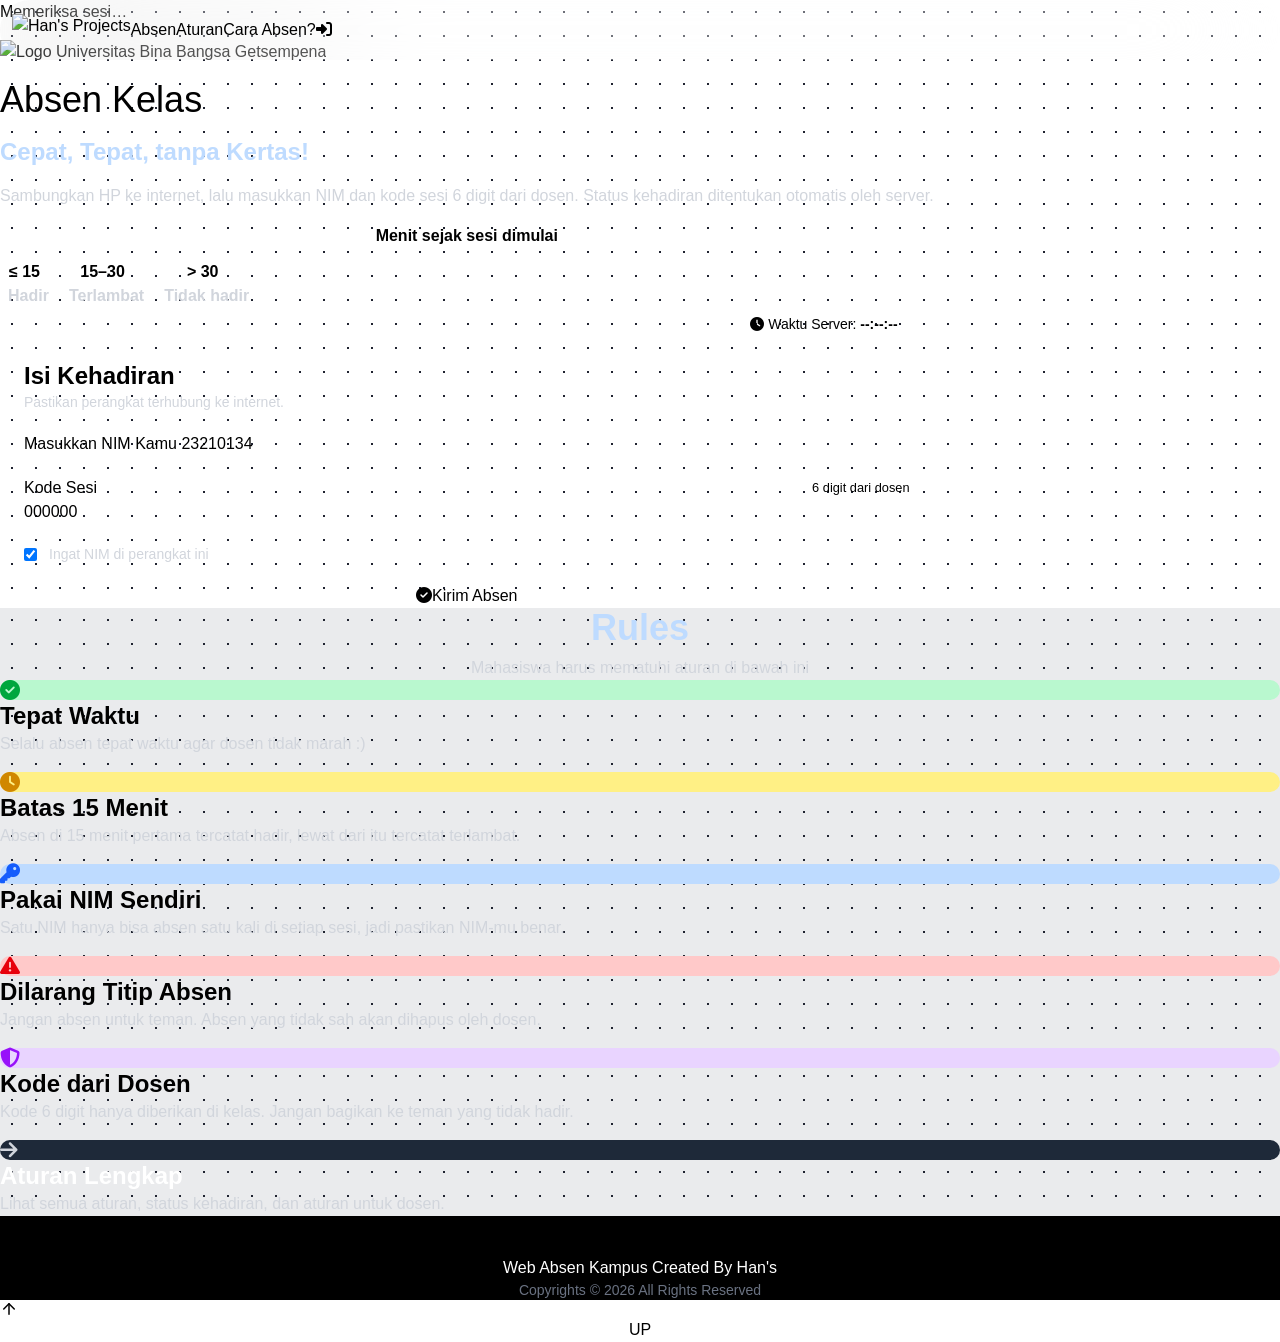
==== index.html @ 4f5c5986 "main: UI Improvements" ====
<!doctype html>
<html lang="id">
<head>
  <meta charset="UTF-8">
  <meta name="viewport" content="width=device-width, initial-scale=1.0, viewport-fit=cover">
  <meta name="theme-color" content="#030712">
  <meta name="description" content="Sistem absensi kelas berbasis web Universitas Bina Bangsa Getsempena.">
  <title>Absensi Kelas · Universitas Bina Bangsa Getsempena</title>
  <link rel="icon" type="image/png" href="assets/img/favicon.png">
  <link rel="apple-touch-icon" href="assets/img/apple-touch-icon.png">
  <link rel="stylesheet" href="https://cdnjs.cloudflare.com/ajax/libs/font-awesome/6.4.0/css/all.min.css">
  <link rel="stylesheet" href="src/output.css">
</head>
<body data-area="public" data-page="index" class="flex min-h-dvh flex-col">
  <header class="fixed inset-x-0 top-5 z-50">
    <nav class="page-width flex h-15 items-center rounded-full bg-blue-300/10 px-3 backdrop-blur-3xl sm:px-5" aria-label="Menu utama">
      <div class="flex flex-1 items-center">
        <a href="index.html" class="flex items-center" aria-label="Halaman absen">
          <img data-logo draggable="false" class="h-8 select-none" src="src/hans_projects_logo.png" alt="Han's Projects">
        </a>
      </div>
      <ul class="hidden md:flex md:gap-8 md:pointer-coarse:hidden xl:gap-15">
        <li><a class="nav-link" href="index.html" aria-current="page">Absen</a></li>
        <li><a class="nav-link" href="rules.html">Aturan</a></li>
        <li><a class="nav-link" href="guide.html">Cara Absen?</a></li>
      </ul>
      <div class="flex flex-1 items-center justify-end gap-2">
        <a href="admin/login.html" class="btn btn-login gap-3" aria-label="Login Dosen"><i class="fa-solid fa-right-to-bracket" aria-hidden="true"></i><span class="hidden sm:inline">Login Dosen</span></a>
        <button type="button" id="menu_button" class="icon-button md:hidden md:pointer-coarse:inline-grid" aria-expanded="false" aria-controls="mobile_menu" aria-label="Buka menu"><i class="fa-solid fa-bars" aria-hidden="true"></i></button>
      </div>
    </nav>
    <div id="mobile_menu" class="page-width mt-3 flex flex-col gap-1 rounded-3xl border-2 border-gray-800 bg-gray-900/95 p-2 backdrop-blur-3xl md:hidden md:pointer-coarse:flex" hidden>
      <a class="mobile-link" href="index.html" aria-current="page"><i class="fa-solid fa-clipboard-check w-5 text-center" aria-hidden="true"></i>Absen</a>
      <a class="mobile-link" href="rules.html"><i class="fa-solid fa-scale-balanced w-5 text-center" aria-hidden="true"></i>Aturan</a>
      <a class="mobile-link" href="guide.html"><i class="fa-solid fa-circle-question w-5 text-center" aria-hidden="true"></i>Cara Absen?</a>
      <a class="mobile-link border-t-2 border-gray-800" href="admin/login.html"><i class="fa-solid fa-right-to-bracket w-5 text-center" aria-hidden="true"></i>Login Dosen</a>
    </div>
  </header>

  <main>
    <section id="attendance" class="flex items-center bg-dots pt-28 pb-16 md:min-h-dvh md:pt-32 md:pb-20">
      <div class="page-width">
        <div class="grid grid-cols-1 gap-8 md:grid-cols-[1fr_50%] md:gap-10">
          <div class="flex flex-col items-center justify-center gap-4 text-center md:items-start md:text-left">
            <span class="status-pill" id="session_status" data-state="loading">
              <span class="status-dot"></span>
              <span id="session_status_text">Memeriksa sesi…</span>
            </span>
            <img src="assets/img/ubbg-logo-white.png" alt="Logo Universitas Bina Bangsa Getsempena" class="w-20 select-none md:w-30" draggable="false">
            <h1 class="font-display text-4xl font-extrabold md:text-5xl">Absen Kelas</h1>
            <p class="font-display text-2xl font-bold text-balance text-blue-200 md:text-4xl">Cepat, Tepat, tanpa Kertas!</p>
            <p class="hidden text-lg text-gray-300 md:block">Sambungkan HP ke internet, lalu masukkan NIM dan kode sesi 6 digit dari dosen. Status kehadiran ditentukan otomatis oleh server.</p>
            <div class="hidden w-full flex-col gap-3 pt-6 md:flex">
              <p class="text-xs font-bold tracking-widest text-gray-400 uppercase">Menit sejak sesi dimulai</p>
              <dl class="flex flex-wrap gap-y-3 divide-x divide-white/15">
                <div class="flex flex-col gap-1 pr-3 xl:pr-5">
                  <dt class="font-display text-3xl font-bold whitespace-nowrap xl:text-4xl">≤ <span data-fill="on_time_minutes">15</span></dt>
                  <dd class="flex items-center gap-2 text-xs font-bold whitespace-nowrap text-gray-300 xl:text-sm"><span class="legend-dot bg-emerald-400"></span>Hadir</dd>
                </div>
                <div class="flex flex-col gap-1 px-3 xl:px-5">
                  <dt class="font-display text-3xl font-bold whitespace-nowrap xl:text-4xl"><span data-fill="on_time_minutes">15</span>–<span data-fill="default_duration">30</span></dt>
                  <dd class="flex items-center gap-2 text-xs font-bold whitespace-nowrap text-gray-300 xl:text-sm"><span class="legend-dot bg-amber-300"></span>Terlambat</dd>
                </div>
                <div class="flex flex-col gap-1 pl-3 xl:pl-5">
                  <dt class="font-display text-3xl font-bold whitespace-nowrap xl:text-4xl">&gt; <span data-fill="default_duration">30</span></dt>
                  <dd class="flex items-center gap-2 text-xs font-bold whitespace-nowrap text-gray-300 xl:text-sm"><span class="legend-dot bg-red-400"></span>Tidak hadir</dd>
                </div>
              </dl>
            </div>
          </div>

          <div class="flex items-end justify-center md:justify-end">
            <form id="attendance_form" class="card flex w-full flex-col gap-5 px-6 py-8 md:px-8 md:py-10" novalidate>
              <div class="flex justify-end">
                <span class="inline-flex items-center gap-2 rounded-full bg-blue-300/15 px-3 py-1.5 text-sm font-semibold text-blue-100" title="Waktu server">
                  <i class="fa-solid fa-clock" aria-hidden="true"></i>
                  <span>Waktu Server:</span>
                  <b id="server_clock" class="tabular-nums">--:--:--</b>
                </span>
              </div>
              <div>
                <h2 id="attendance_title" class="text-2xl font-bold">Isi Kehadiran</h2>
                <p class="text-sm text-gray-300">Pastikan perangkat terhubung ke internet.</p>
              </div>
              <div class="field">
                <label class="field-label" for="student_nim">Masukkan NIM Kamu</label>
                <input class="input input-big tracking-[0.2em]" id="student_nim" name="student_nim" type="text" inputmode="numeric" autocomplete="off" placeholder="23210134" maxlength="20" aria-describedby="student_nim_error" required>
                <small class="field-error" id="student_nim_error"></small>
              </div>
              <div class="field">
                <div class="flex items-center gap-3">
                  <label class="field-label" for="session_code">Kode Sesi</label>
                  <small class="field-hint ml-auto">6 digit dari dosen</small>
                </div>
                <input class="input input-big tracking-[0.5em]" id="session_code" name="session_code" type="text" inputmode="numeric" autocomplete="one-time-code" placeholder="000000" maxlength="6" aria-describedby="session_code_error" required>
                <small class="field-error" id="session_code_error"></small>
              </div>
              <label class="flex cursor-pointer items-center gap-3 text-sm font-medium text-gray-300" for="remember_nim">
                <input class="checkbox" type="checkbox" id="remember_nim" checked>
                Ingat NIM di perangkat ini
              </label>
              <div class="alert-error" id="attendance_error" role="alert" hidden></div>
              <button id="submit_button" type="submit" class="btn btn-primary btn-lg w-full text-lg">
                <i class="fa-solid fa-circle-check" aria-hidden="true"></i><span>Kirim Absen</span>
              </button>
            </form>
          </div>
        </div>
      </div>
    </section>

    <section id="rules" class="bg-dots bg-gray-700/10 py-20 md:py-25">
      <div class="page-width">
        <div class="flex flex-col items-center justify-center gap-2 pb-12 text-center">
          <h2 class="font-display text-4xl font-bold text-blue-200">Rules</h2>
          <p class="text-lg text-gray-300 md:text-xl">Mahasiswa harus mematuhi aturan di bawah ini</p>
        </div>
        <div class="grid grid-cols-1 gap-4 sm:grid-cols-2 lg:grid-cols-3">
          <article class="rule-card">
            <span class="grid size-14 place-items-center rounded-xl bg-green-200 text-xl text-green-600"><i class="fa-solid fa-circle-check" aria-hidden="true"></i></span>
            <div>
              <h3 class="text-2xl font-bold">Tepat Waktu</h3>
              <p class="text-gray-300">Selalu absen tepat waktu agar dosen tidak marah :)</p>
            </div>
          </article>
          <article class="rule-card">
            <span class="grid size-14 place-items-center rounded-xl bg-yellow-200 text-xl text-yellow-600"><i class="fa-solid fa-clock" aria-hidden="true"></i></span>
            <div>
              <h3 class="text-2xl font-bold">Batas <span data-fill="on_time_minutes">15</span> Menit</h3>
              <p class="text-gray-300">Absen di <span data-fill="on_time_minutes">15</span> menit pertama tercatat hadir, lewat dari itu tercatat terlambat.</p>
            </div>
          </article>
          <article class="rule-card">
            <span class="grid size-14 place-items-center rounded-xl bg-blue-200 text-xl text-blue-600"><i class="fa-solid fa-key" aria-hidden="true"></i></span>
            <div>
              <h3 class="text-2xl font-bold">Pakai NIM Sendiri</h3>
              <p class="text-gray-300">Satu NIM hanya bisa absen satu kali di setiap sesi, jadi pastikan NIM-mu benar.</p>
            </div>
          </article>
          <article class="rule-card">
            <span class="grid size-14 place-items-center rounded-xl bg-red-200 text-xl text-red-600"><i class="fa-solid fa-triangle-exclamation" aria-hidden="true"></i></span>
            <div>
              <h3 class="text-2xl font-bold">Dilarang Titip Absen</h3>
              <p class="text-gray-300">Jangan absen untuk teman. Absen yang tidak sah akan dihapus oleh dosen.</p>
            </div>
          </article>
          <article class="rule-card">
            <span class="grid size-14 place-items-center rounded-xl bg-purple-200 text-xl text-purple-600"><i class="fa-solid fa-shield-halved" aria-hidden="true"></i></span>
            <div>
              <h3 class="text-2xl font-bold">Kode dari Dosen</h3>
              <p class="text-gray-300">Kode 6 digit hanya diberikan di kelas. Jangan bagikan ke teman yang tidak hadir.</p>
            </div>
          </article>
          <a href="rules.html" class="rule-card justify-center border-dashed text-gray-300 hover:border-blue-300 hover:text-blue-200">
            <span class="grid size-14 place-items-center rounded-xl bg-gray-800 text-xl text-blue-300"><i class="fa-solid fa-arrow-right" aria-hidden="true"></i></span>
            <div>
              <h3 class="text-2xl font-bold text-white">Aturan Lengkap</h3>
              <p>Lihat semua aturan, status kehadiran, dan aturan untuk dosen.</p>
            </div>
          </a>
        </div>
      </div>
    </section>
  </main>

  <div class="modal" id="result_modal" hidden>
    <div class="modal-backdrop" data-close></div>
    <div class="modal-panel max-w-lg" role="dialog" aria-modal="true" aria-labelledby="result_title">
      <div class="overflow-y-auto">
        <div class="flex flex-col items-center gap-3 bg-gray-800 px-7 py-8 text-center md:py-10">
          <span id="result_icon" class="grid size-16 place-items-center rounded-full bg-blue-300/15 text-3xl text-blue-300 md:size-24 md:text-5xl">
            <i class="fa-solid fa-circle-check" aria-hidden="true"></i>
          </span>
          <h2 id="result_title" class="text-xl font-bold md:text-2xl">Absen Berhasil</h2>
        </div>
        <div class="flex flex-col gap-5 p-5 md:p-6">
          <div class="flex flex-col items-center text-center">
            <p id="result_name" class="text-lg font-bold">Nama</p>
            <p id="result_identity" class="flex items-center gap-2 text-sm text-gray-300">NIM · Kelas</p>
          </div>
          <dl class="divide-y-2 divide-gray-800 rounded-2xl border-2 border-gray-800">
            <div class="flex items-center justify-between gap-4 p-3">
              <dt class="shrink-0 text-gray-300">Mata Kuliah</dt>
              <dd id="result_course" class="text-right font-bold">-</dd>
            </div>
            <div class="flex items-center justify-between gap-4 p-3">
              <dt class="shrink-0 text-gray-300">Waktu Absen</dt>
              <dd class="flex flex-col items-end text-right">
                <b id="result_time">--:--:-- WIB</b>
                <small id="result_minute" class="text-sm text-gray-400"></small>
              </dd>
            </div>
            <div class="flex items-center justify-between gap-4 p-3">
              <dt class="shrink-0 text-gray-300">Status</dt>
              <dd id="result_status"></dd>
            </div>
          </dl>

          <div class="tab-list flex-nowrap" role="tablist" id="result_tabs" aria-label="Detail kehadiran">
            <button type="button" class="tab flex-1 px-3" role="tab" id="my_attendance_tab" aria-controls="my_attendance_panel" aria-selected="true">Kehadiran Saya</button>
            <button type="button" class="tab flex-1 px-3" role="tab" id="classmates_tab" aria-controls="classmates_panel" aria-selected="false" tabindex="-1">Anggota Kelas <span class="count" id="classmate_count">0</span></button>
          </div>

          <section id="my_attendance_panel" role="tabpanel" aria-labelledby="my_attendance_tab" class="flex flex-col gap-4 rounded-2xl border-2 border-gray-800 p-4">
            <div class="flex items-center justify-between gap-4">
              <div>
                <small class="text-sm text-gray-400">Jumlah absen di <b id="summary_course" class="text-gray-200"></b></small>
                <p class="font-display text-3xl font-extrabold"><span id="summary_attended">0</span> <span class="text-base font-semibold text-gray-400">/ <span id="summary_meetings">0</span> pertemuan</span></p>
              </div>
              <div id="summary_ring"></div>
            </div>
            <div class="flex flex-wrap gap-x-5 gap-y-2 text-sm text-gray-300">
              <span class="flex items-center gap-2"><span class="legend-dot bg-emerald-400"></span>Hadir <b id="summary_present" class="text-white">0</b></span>
              <span class="flex items-center gap-2"><span class="legend-dot bg-amber-300"></span>Terlambat <b id="summary_late" class="text-white">0</b></span>
              <span class="flex items-center gap-2"><span class="legend-dot bg-red-400"></span>Tidak hadir <b id="summary_absent" class="text-white">0</b></span>
            </div>
            <div>
              <p class="mb-2 text-xs font-bold tracking-wider text-gray-400 uppercase">Riwayat pertemuan</p>
              <div class="flex flex-wrap gap-2" id="summary_history"></div>
            </div>
          </section>

          <section id="classmates_panel" role="tabpanel" aria-labelledby="classmates_tab" class="flex flex-col gap-3" hidden>
            <p class="alert-info"><i class="fa-solid fa-circle-info mt-0.5" aria-hidden="true"></i><span id="classmates_note"></span></p>
            <ul class="flex max-h-72 flex-col gap-1 overflow-y-auto pr-1" id="classmate_list"></ul>
          </section>

          <button type="button" class="btn btn-secondary btn-lg w-full" id="done_button">Selesai</button>
        </div>
      </div>
    </div>
  </div>

  <footer class="mt-auto bg-black">
    <div class="page-width flex flex-col items-center gap-5 py-12 text-center">
      <nav class="flex flex-wrap justify-center gap-x-6 gap-y-2 text-sm font-semibold text-gray-400" aria-label="Tautan halaman">
        <a class="transition-all hover:text-blue-300" href="index.html">Absen</a>
        <a class="transition-all hover:text-blue-300" href="rules.html">Aturan</a>
        <a class="transition-all hover:text-blue-300" href="guide.html">Cara Absen?</a>
        <a class="transition-all hover:text-blue-300" href="staff.html">Staff</a>
      </nav>
      <div class="flex flex-col gap-1">
        <p class="font-semibold text-white">Web Absen Kampus Created By Han's</p>
        <p class="text-sm text-gray-500">Copyrights © 2026 All Rights Reserved</p>
      </div>
    </div>
  </footer>
  <script src="assets/js/app.js"></script>
  <script src="assets/js/attendance.js"></script>
</body>
</html>
---- src/output.css ----
/*! tailwindcss v4.3.3 | MIT License | https://tailwindcss.com */
@layer properties;
@layer theme, base, components, utilities;
@layer theme {
  :root, :host {
    --font-sans: -apple-system, BlinkMacSystemFont, "Segoe UI", Roboto, "Helvetica Neue",
      "Noto Sans", Arial, sans-serif, "Apple Color Emoji", "Segoe UI Emoji",
      "Segoe UI Symbol", "Noto Color Emoji";
    --font-mono: ui-monospace, SFMono-Regular, Menlo, Monaco, Consolas, "Liberation Mono",
      "Courier New", monospace;
    --color-red-200: oklch(88.5% 0.062 18.334);
    --color-red-500: oklch(63.7% 0.237 25.331);
    --color-red-600: oklch(57.7% 0.245 27.325);
    --color-orange-400: oklch(75% 0.183 55.934);
    --color-yellow-200: oklch(94.5% 0.129 101.54);
    --color-yellow-400: oklch(85.2% 0.199 91.936);
    --color-yellow-500: oklch(79.5% 0.184 86.047);
    --color-yellow-600: oklch(68.1% 0.162 75.834);
    --color-green-200: oklch(92.5% 0.084 155.995);
    --color-green-400: oklch(79.2% 0.209 151.711);
    --color-green-500: oklch(72.3% 0.219 149.579);
    --color-green-600: oklch(62.7% 0.194 149.214);
    --color-blue-200: oklch(88.2% 0.059 254.128);
    --color-blue-300: oklch(80.9% 0.105 251.813);
    --color-blue-600: oklch(54.6% 0.245 262.881);
    --color-blue-800: oklch(42.4% 0.199 265.638);
    --color-blue-950: oklch(28.2% 0.091 267.935);
    --color-purple-200: oklch(90.2% 0.063 306.703);
    --color-purple-400: oklch(71.4% 0.203 305.504);
    --color-purple-500: oklch(62.7% 0.265 303.9);
    --color-purple-600: oklch(55.8% 0.288 302.321);
    --color-gray-50: oklch(98.5% 0.002 247.839);
    --color-gray-300: oklch(87.2% 0.01 258.338);
    --color-gray-400: oklch(70.7% 0.022 261.325);
    --color-gray-500: oklch(55.1% 0.027 264.364);
    --color-gray-600: oklch(44.6% 0.03 256.802);
    --color-gray-700: oklch(37.3% 0.034 259.733);
    --color-gray-800: oklch(27.8% 0.033 256.848);
    --color-gray-900: oklch(21% 0.034 264.665);
    --color-gray-950: oklch(13% 0.028 261.692);
    --color-black: #000;
    --color-white: #fff;
    --spacing: 0.25rem;
    --container-6xl: 72rem;
    --text-xs: 0.75rem;
    --text-xs--line-height: calc(1 / 0.75);
    --text-sm: 0.875rem;
    --text-sm--line-height: calc(1.25 / 0.875);
    --text-xl: 1.25rem;
    --text-xl--line-height: calc(1.75 / 1.25);
    --text-2xl: 1.5rem;
    --text-2xl--line-height: calc(2 / 1.5);
    --text-3xl: 1.875rem;
    --text-3xl--line-height: calc(2.25 / 1.875);
    --text-4xl: 2.25rem;
    --text-4xl--line-height: calc(2.5 / 2.25);
    --text-5xl: 3rem;
    --text-5xl--line-height: 1;
    --font-weight-bold: 700;
    --tracking-wide: 0.025em;
    --radius-xs: 0.125rem;
    --radius-xl: 0.75rem;
    --radius-2xl: 1rem;
    --blur-3xl: 64px;
    --default-transition-duration: 150ms;
    --default-transition-timing-function: cubic-bezier(0.4, 0, 0.2, 1);
    --default-font-family: var(--font-sans);
    --default-mono-font-family: var(--font-mono);
  }
}
@layer base {
  *, ::after, ::before, ::backdrop, ::file-selector-button {
    box-sizing: border-box;
    margin: 0;
    padding: 0;
    border: 0 solid;
  }
  html, :host {
    line-height: 1.5;
    -webkit-text-size-adjust: 100%;
    tab-size: 4;
    font-family: var(--default-font-family, -apple-system, BlinkMacSystemFont, "Segoe UI", Roboto, "Helvetica Neue", "Noto Sans", Arial, sans-serif, "Apple Color Emoji", "Segoe UI Emoji", "Segoe UI Symbol", "Noto Color Emoji");
    font-feature-settings: var(--default-font-feature-settings, normal);
    font-variation-settings: var(--default-font-variation-settings, normal);
    -webkit-tap-highlight-color: transparent;
  }
  hr {
    height: 0;
    color: inherit;
    border-top-width: 1px;
  }
  abbr:where([title]) {
    -webkit-text-decoration: underline dotted;
    text-decoration: underline dotted;
  }
  h1, h2, h3, h4, h5, h6 {
    font-size: inherit;
    font-weight: inherit;
  }
  a {
    color: inherit;
    -webkit-text-decoration: inherit;
    text-decoration: inherit;
  }
  b, strong {
    font-weight: bolder;
  }
  code, kbd, samp, pre {
    font-family: var(--default-mono-font-family, ui-monospace, SFMono-Regular, Menlo, Monaco, Consolas, "Liberation Mono", "Courier New", monospace);
    font-feature-settings: var(--default-mono-font-feature-settings, normal);
    font-variation-settings: var(--default-mono-font-variation-settings, normal);
    font-size: 1em;
  }
  small {
    font-size: 80%;
  }
  sub, sup {
    font-size: 75%;
    line-height: 0;
    position: relative;
    vertical-align: baseline;
  }
  sub {
    bottom: -0.25em;
  }
  sup {
    top: -0.5em;
  }
  table {
    text-indent: 0;
    border-color: inherit;
    border-collapse: collapse;
  }
  :-moz-focusring:where(:not(iframe)) {
    outline: auto;
  }
  progress {
    vertical-align: baseline;
  }
  summary {
    display: list-item;
  }
  ol, ul, menu {
    list-style: none;
  }
  img, svg, video, canvas, audio, iframe, embed, object {
    display: block;
    vertical-align: middle;
  }
  img, video {
    max-width: 100%;
    height: auto;
  }
  button, input, select, optgroup, textarea, ::file-selector-button {
    font: inherit;
    font-feature-settings: inherit;
    font-variation-settings: inherit;
    letter-spacing: inherit;
    color: inherit;
    border-radius: 0;
    background-color: transparent;
    opacity: 1;
  }
  :where(select:is([multiple], [size])) optgroup {
    font-weight: bolder;
  }
  :where(select:is([multiple], [size])) optgroup option {
    padding-inline-start: 20px;
  }
  ::file-selector-button {
    margin-inline-end: 4px;
  }
  ::placeholder {
    opacity: 1;
  }
  @supports (not (-webkit-appearance: -apple-pay-button))  or (contain-intrinsic-size: 1px) {
    ::placeholder {
      color: currentcolor;
      @supports (color: color-mix(in lab, red, red)) {
        color: color-mix(in oklab, currentcolor 50%, transparent);
      }
    }
  }
  textarea {
    resize: vertical;
  }
  ::-webkit-search-decoration {
    -webkit-appearance: none;
  }
  ::-webkit-date-and-time-value {
    min-height: 1lh;
    text-align: inherit;
  }
  ::-webkit-datetime-edit {
    display: inline-flex;
  }
  ::-webkit-datetime-edit-fields-wrapper {
    padding: 0;
  }
  ::-webkit-datetime-edit, ::-webkit-datetime-edit-year-field, ::-webkit-datetime-edit-month-field, ::-webkit-datetime-edit-day-field, ::-webkit-datetime-edit-hour-field, ::-webkit-datetime-edit-minute-field, ::-webkit-datetime-edit-second-field, ::-webkit-datetime-edit-millisecond-field, ::-webkit-datetime-edit-meridiem-field {
    padding-block: 0;
  }
  ::-webkit-calendar-picker-indicator {
    line-height: 1;
  }
  :-moz-ui-invalid {
    box-shadow: none;
  }
  button, input:where([type="button"], [type="reset"], [type="submit"]), ::file-selector-button {
    appearance: button;
  }
  ::-webkit-inner-spin-button, ::-webkit-outer-spin-button {
    height: auto;
  }
  [hidden]:where(:not([hidden="until-found"])) {
    display: none !important;
  }
}
@layer utilities {
  .fixed {
    position: fixed;
  }
  .inset-x-0 {
    inset-inline: 0px;
  }
  .top-0 {
    top: 0px;
  }
  .z-10 {
    z-index: 10;
  }
  .z-50 {
    z-index: 50;
  }
  .mx-auto {
    margin-inline: auto;
  }
  .mt-auto {
    margin-top: auto;
  }
  .mb-auto {
    margin-bottom: auto;
  }
  .ml-auto {
    margin-left: auto;
  }
  .block {
    display: block;
  }
  .flex {
    display: flex;
  }
  .grid {
    display: grid;
  }
  .hidden {
    display: none;
  }
  .table {
    display: table;
  }
  .h-8 {
    height: calc(var(--spacing) * 8);
  }
  .h-10 {
    height: calc(var(--spacing) * 10);
  }
  .h-15 {
    height: calc(var(--spacing) * 15);
  }
  .h-30 {
    height: calc(var(--spacing) * 30);
  }
  .h-dvh {
    height: 100dvh;
  }
  .min-h-18 {
    min-height: calc(var(--spacing) * 18);
  }
  .w-10 {
    width: calc(var(--spacing) * 10);
  }
  .w-11 {
    width: calc(var(--spacing) * 11);
  }
  .w-11\/12 {
    width: calc(11 / 12 * 100%);
  }
  .w-30 {
    width: calc(var(--spacing) * 30);
  }
  .w-fit {
    width: fit-content;
  }
  .w-full {
    width: 100%;
  }
  .max-w-6xl {
    max-width: var(--container-6xl);
  }
  .border-collapse {
    border-collapse: collapse;
  }
  .resize {
    resize: both;
  }
  .grid-cols-1 {
    grid-template-columns: repeat(1, minmax(0, 1fr));
  }
  .grid-rows-\[auto_1fr\] {
    grid-template-rows: auto 1fr;
  }
  .flex-col {
    flex-direction: column;
  }
  .flex-row {
    flex-direction: row;
  }
  .items-center {
    align-items: center;
  }
  .justify-between {
    justify-content: space-between;
  }
  .justify-center {
    justify-content: center;
  }
  .justify-end {
    justify-content: flex-end;
  }
  .gap-2 {
    gap: calc(var(--spacing) * 2);
  }
  .gap-3 {
    gap: calc(var(--spacing) * 3);
  }
  .gap-4 {
    gap: calc(var(--spacing) * 4);
  }
  .gap-5 {
    gap: calc(var(--spacing) * 5);
  }
  .gap-10 {
    gap: calc(var(--spacing) * 10);
  }
  .gap-15 {
    gap: calc(var(--spacing) * 15);
  }
  .rounded-2xl {
    border-radius: var(--radius-2xl);
  }
  .rounded-full {
    border-radius: calc(infinity * 1px);
  }
  .rounded-xl {
    border-radius: var(--radius-xl);
  }
  .rounded-xs {
    border-radius: var(--radius-xs);
  }
  .border {
    border-style: var(--tw-border-style);
    border-width: 1px;
  }
  .border-2 {
    border-style: var(--tw-border-style);
    border-width: 2px;
  }
  .border-gray-800 {
    border-color: var(--color-gray-800);
  }
  .bg-black {
    background-color: var(--color-black);
  }
  .bg-blue-200 {
    background-color: var(--color-blue-200);
  }
  .bg-blue-950 {
    background-color: var(--color-blue-950);
  }
  .bg-blue-950\/10 {
    background-color: color-mix(in srgb, oklch(28.2% 0.091 267.935) 10%, transparent);
    @supports (color: color-mix(in lab, red, red)) {
      background-color: color-mix(in oklab, var(--color-blue-950) 10%, transparent);
    }
  }
  .bg-gray-500 {
    background-color: var(--color-gray-500);
  }
  .bg-gray-500\/10 {
    background-color: color-mix(in srgb, oklch(55.1% 0.027 264.364) 10%, transparent);
    @supports (color: color-mix(in lab, red, red)) {
      background-color: color-mix(in oklab, var(--color-gray-500) 10%, transparent);
    }
  }
  .bg-gray-700 {
    background-color: var(--color-gray-700);
  }
  .bg-gray-700\/10 {
    background-color: color-mix(in srgb, oklch(37.3% 0.034 259.733) 10%, transparent);
    @supports (color: color-mix(in lab, red, red)) {
      background-color: color-mix(in oklab, var(--color-gray-700) 10%, transparent);
    }
  }
  .bg-gray-800 {
    background-color: var(--color-gray-800);
  }
  .bg-gray-900 {
    background-color: var(--color-gray-900);
  }
  .bg-gray-900\/40 {
    background-color: color-mix(in srgb, oklch(21% 0.034 264.665) 40%, transparent);
    @supports (color: color-mix(in lab, red, red)) {
      background-color: color-mix(in oklab, var(--color-gray-900) 40%, transparent);
    }
  }
  .bg-gray-950 {
    background-color: var(--color-gray-950);
  }
  .bg-green-200 {
    background-color: var(--color-green-200);
  }
  .bg-green-400 {
    background-color: var(--color-green-400);
  }
  .bg-purple-200 {
    background-color: var(--color-purple-200);
  }
  .bg-red-200 {
    background-color: var(--color-red-200);
  }
  .bg-red-500 {
    background-color: var(--color-red-500);
  }
  .bg-red-500\/0 {
    background-color: color-mix(in srgb, oklch(63.7% 0.237 25.331) 0%, transparent);
    @supports (color: color-mix(in lab, red, red)) {
      background-color: color-mix(in oklab, var(--color-red-500) 0%, transparent);
    }
  }
  .bg-red-500\/10 {
    background-color: color-mix(in srgb, oklch(63.7% 0.237 25.331) 10%, transparent);
    @supports (color: color-mix(in lab, red, red)) {
      background-color: color-mix(in oklab, var(--color-red-500) 10%, transparent);
    }
  }
  .bg-white {
    background-color: var(--color-white);
  }
  .bg-yellow-200 {
    background-color: var(--color-yellow-200);
  }
  .bg-yellow-500 {
    background-color: var(--color-yellow-500);
  }
  .bg-yellow-500\/0 {
    background-color: color-mix(in srgb, oklch(79.5% 0.184 86.047) 0%, transparent);
    @supports (color: color-mix(in lab, red, red)) {
      background-color: color-mix(in oklab, var(--color-yellow-500) 0%, transparent);
    }
  }
  .bg-dots {
    background-image: radial-gradient(#1F2330 1.5px, transparent 1.5px);
    background-size: 24px 24px;
  }
  .bg-grid {
    background-image: linear-gradient(to right, #1b202b 1px, transparent 1px), linear-gradient(to bottom, #1b202b 1px, transparent 1px);
    background-size: 48px 48px;
  }
  .p-3 {
    padding: calc(var(--spacing) * 3);
  }
  .p-5 {
    padding: calc(var(--spacing) * 5);
  }
  .px-3 {
    padding-inline: calc(var(--spacing) * 3);
  }
  .px-6 {
    padding-inline: calc(var(--spacing) * 6);
  }
  .px-8 {
    padding-inline: calc(var(--spacing) * 8);
  }
  .py-1 {
    padding-block: var(--spacing);
  }
  .py-1\.5 {
    padding-block: calc(var(--spacing) * 1.5);
  }
  .py-10 {
    padding-block: calc(var(--spacing) * 10);
  }
  .py-25 {
    padding-block: calc(var(--spacing) * 25);
  }
  .pb-15 {
    padding-bottom: calc(var(--spacing) * 15);
  }
  .text-center {
    text-align: center;
  }
  .text-end {
    text-align: end;
  }
  .text-2xl {
    font-size: var(--text-2xl);
    line-height: var(--tw-leading, var(--text-2xl--line-height));
  }
  .text-4xl {
    font-size: var(--text-4xl);
    line-height: var(--tw-leading, var(--text-4xl--line-height));
  }
  .text-5xl {
    font-size: var(--text-5xl);
    line-height: var(--tw-leading, var(--text-5xl--line-height));
  }
  .text-sm {
    font-size: var(--text-sm);
    line-height: var(--tw-leading, var(--text-sm--line-height));
  }
  .text-xl {
    font-size: var(--text-xl);
    line-height: var(--tw-leading, var(--text-xl--line-height));
  }
  .text-\[16px\] {
    font-size: 16px;
  }
  .font-bold {
    --tw-font-weight: var(--font-weight-bold);
    font-weight: var(--font-weight-bold);
  }
  .tracking-\[1em\] {
    --tw-tracking: 1em;
    letter-spacing: 1em;
  }
  .text-black {
    color: var(--color-black);
  }
  .text-blue-200 {
    color: var(--color-blue-200);
  }
  .text-blue-600 {
    color: var(--color-blue-600);
  }
  .text-blue-800 {
    color: var(--color-blue-800);
  }
  .text-gray-300 {
    color: var(--color-gray-300);
  }
  .text-gray-500 {
    color: var(--color-gray-500);
  }
  .text-green-600 {
    color: var(--color-green-600);
  }
  .text-purple-600 {
    color: var(--color-purple-600);
  }
  .text-red-600 {
    color: var(--color-red-600);
  }
  .text-white {
    color: var(--color-white);
  }
  .text-yellow-600 {
    color: var(--color-yellow-600);
  }
  .underline {
    text-decoration-line: underline;
  }
  .outline {
    outline-style: var(--tw-outline-style);
    outline-width: 1px;
  }
  .backdrop-blur-3xl {
    --tw-backdrop-blur: blur(var(--blur-3xl));
    -webkit-backdrop-filter: var(--tw-backdrop-blur,) var(--tw-backdrop-brightness,) var(--tw-backdrop-contrast,) var(--tw-backdrop-grayscale,) var(--tw-backdrop-hue-rotate,) var(--tw-backdrop-invert,) var(--tw-backdrop-opacity,) var(--tw-backdrop-saturate,) var(--tw-backdrop-sepia,);
    backdrop-filter: var(--tw-backdrop-blur,) var(--tw-backdrop-brightness,) var(--tw-backdrop-contrast,) var(--tw-backdrop-grayscale,) var(--tw-backdrop-hue-rotate,) var(--tw-backdrop-invert,) var(--tw-backdrop-opacity,) var(--tw-backdrop-saturate,) var(--tw-backdrop-sepia,);
  }
  .backdrop-filter {
    -webkit-backdrop-filter: var(--tw-backdrop-blur,) var(--tw-backdrop-brightness,) var(--tw-backdrop-contrast,) var(--tw-backdrop-grayscale,) var(--tw-backdrop-hue-rotate,) var(--tw-backdrop-invert,) var(--tw-backdrop-opacity,) var(--tw-backdrop-saturate,) var(--tw-backdrop-sepia,);
    backdrop-filter: var(--tw-backdrop-blur,) var(--tw-backdrop-brightness,) var(--tw-backdrop-contrast,) var(--tw-backdrop-grayscale,) var(--tw-backdrop-hue-rotate,) var(--tw-backdrop-invert,) var(--tw-backdrop-opacity,) var(--tw-backdrop-saturate,) var(--tw-backdrop-sepia,);
  }
  .transition-all {
    transition-property: all;
    transition-timing-function: var(--tw-ease, var(--default-transition-timing-function));
    transition-duration: var(--tw-duration, var(--default-transition-duration));
  }
  .select-none {
    -webkit-user-select: none;
    user-select: none;
  }
  @media (hover: hover) {
    .hover\:bg-purple-500:hover {
      background-color: var(--color-purple-500);
    }
    .hover\:text-white:hover {
      color: var(--color-white);
    }
    .hover\:shadow-2xl:hover {
      --tw-shadow: 0 25px 50px -12px var(--tw-shadow-color, rgb(0 0 0 / 0.25));
      box-shadow: var(--tw-inset-shadow), var(--tw-inset-ring-shadow), var(--tw-ring-offset-shadow), var(--tw-ring-shadow), var(--tw-shadow);
    }
    .hover\:shadow-purple-400:hover {
      --tw-shadow-color: oklch(71.4% 0.203 305.504);
    }
    @supports (color: color-mix(in lab, red, red)) {
      .hover\:shadow-purple-400:hover {
        --tw-shadow-color: color-mix(in oklab, var(--color-purple-400) var(--tw-shadow-alpha), transparent);
      }
    }
  }
  @media (width >= 48rem) {
    .md\:block {
      display: block;
    }
    .md\:flex {
      display: flex;
    }
    .md\:hidden {
      display: none;
    }
    .md\:w-4\/6 {
      width: calc(4 / 6 * 100%);
    }
    .md\:grid-cols-3 {
      grid-template-columns: repeat(3, minmax(0, 1fr));
    }
    .md\:grid-cols-\[50\%_1fr_auto\] {
      grid-template-columns: 50% 1fr auto;
    }
    .md\:items-start {
      align-items: flex-start;
    }
    @media (pointer: coarse) {
      .md\:pointer-coarse\:hidden {
        display: none;
      }
    }
  }
}
.rulesAbsen {
  display: flex;
  cursor: pointer;
  flex-direction: column;
  gap: calc(var(--spacing) * 3);
  border-radius: var(--radius-2xl);
  border-style: var(--tw-border-style);
  border-width: 2px;
  border-color: var(--color-gray-800);
  background-color: color-mix(in srgb, oklch(21% 0.034 264.665) 40%, transparent);
  @supports (color: color-mix(in lab, red, red)) {
    background-color: color-mix(in oklab, var(--color-gray-900) 40%, transparent);
  }
  padding: calc(var(--spacing) * 5);
  transition-property: all;
  transition-timing-function: var(--tw-ease, var(--default-transition-timing-function));
  transition-duration: var(--tw-duration, var(--default-transition-duration));
}
.rulesAbsen:hover {
  --tw-translate-y: calc(var(--spacing) * -1.5);
  translate: var(--tw-translate-x) var(--tw-translate-y);
}
.hrznHeaderNav {
  font-size: var(--text-sm);
  line-height: var(--tw-leading, var(--text-sm--line-height));
  color: var(--color-gray-300);
  text-transform: uppercase;
  transition-property: all;
  transition-timing-function: var(--tw-ease, var(--default-transition-timing-function));
  transition-duration: var(--tw-duration, var(--default-transition-duration));
  &:hover {
    @media (hover: hover) {
      color: var(--color-blue-300);
    }
  }
}
@property --tw-border-style {
  syntax: "*";
  inherits: false;
  initial-value: solid;
}
@property --tw-font-weight {
  syntax: "*";
  inherits: false;
}
@property --tw-tracking {
  syntax: "*";
  inherits: false;
}
@property --tw-outline-style {
  syntax: "*";
  inherits: false;
  initial-value: solid;
}
@property --tw-backdrop-blur {
  syntax: "*";
  inherits: false;
}
@property --tw-backdrop-brightness {
  syntax: "*";
  inherits: false;
}
@property --tw-backdrop-contrast {
  syntax: "*";
  inherits: false;
}
@property --tw-backdrop-grayscale {
  syntax: "*";
  inherits: false;
}
@property --tw-backdrop-hue-rotate {
  syntax: "*";
  inherits: false;
}
@property --tw-backdrop-invert {
  syntax: "*";
  inherits: false;
}
@property --tw-backdrop-opacity {
  syntax: "*";
  inherits: false;
}
@property --tw-backdrop-saturate {
  syntax: "*";
  inherits: false;
}
@property --tw-backdrop-sepia {
  syntax: "*";
  inherits: false;
}
@property --tw-shadow {
  syntax: "*";
  inherits: false;
  initial-value: 0 0 #0000;
}
@property --tw-shadow-color {
  syntax: "*";
  inherits: false;
}
@property --tw-shadow-alpha {
  syntax: "<percentage>";
  inherits: false;
  initial-value: 100%;
}
@property --tw-inset-shadow {
  syntax: "*";
  inherits: false;
  initial-value: 0 0 #0000;
}
@property --tw-inset-shadow-color {
  syntax: "*";
  inherits: false;
}
@property --tw-inset-shadow-alpha {
  syntax: "<percentage>";
  inherits: false;
  initial-value: 100%;
}
@property --tw-ring-color {
  syntax: "*";
  inherits: false;
}
@property --tw-ring-shadow {
  syntax: "*";
  inherits: false;
  initial-value: 0 0 #0000;
}
@property --tw-inset-ring-color {
  syntax: "*";
  inherits: false;
}
@property --tw-inset-ring-shadow {
  syntax: "*";
  inherits: false;
  initial-value: 0 0 #0000;
}
@property --tw-ring-inset {
  syntax: "*";
  inherits: false;
}
@property --tw-ring-offset-width {
  syntax: "<length>";
  inherits: false;
  initial-value: 0px;
}
@property --tw-ring-offset-color {
  syntax: "*";
  inherits: false;
  initial-value: #fff;
}
@property --tw-ring-offset-shadow {
  syntax: "*";
  inherits: false;
  initial-value: 0 0 #0000;
}
@property --tw-translate-x {
  syntax: "*";
  inherits: false;
  initial-value: 0;
}
@property --tw-translate-y {
  syntax: "*";
  inherits: false;
  initial-value: 0;
}
@property --tw-translate-z {
  syntax: "*";
  inherits: false;
  initial-value: 0;
}
@layer properties {
  @supports ((-webkit-hyphens: none) and (not (margin-trim: inline))) or ((-moz-orient: inline) and (not (color:rgb(from red r g b)))) {
    *, ::before, ::after, ::backdrop {
      --tw-border-style: solid;
      --tw-font-weight: initial;
      --tw-tracking: initial;
      --tw-outline-style: solid;
      --tw-backdrop-blur: initial;
      --tw-backdrop-brightness: initial;
      --tw-backdrop-contrast: initial;
      --tw-backdrop-grayscale: initial;
      --tw-backdrop-hue-rotate: initial;
      --tw-backdrop-invert: initial;
      --tw-backdrop-opacity: initial;
      --tw-backdrop-saturate: initial;
      --tw-backdrop-sepia: initial;
      --tw-shadow: 0 0 #0000;
      --tw-shadow-color: initial;
      --tw-shadow-alpha: 100%;
      --tw-inset-shadow: 0 0 #0000;
      --tw-inset-shadow-color: initial;
      --tw-inset-shadow-alpha: 100%;
      --tw-ring-color: initial;
      --tw-ring-shadow: 0 0 #0000;
      --tw-inset-ring-color: initial;
      --tw-inset-ring-shadow: 0 0 #0000;
      --tw-ring-inset: initial;
      --tw-ring-offset-width: 0px;
      --tw-ring-offset-color: #fff;
      --tw-ring-offset-shadow: 0 0 #0000;
      --tw-translate-x: 0;
      --tw-translate-y: 0;
      --tw-translate-z: 0;
    }
  }
}
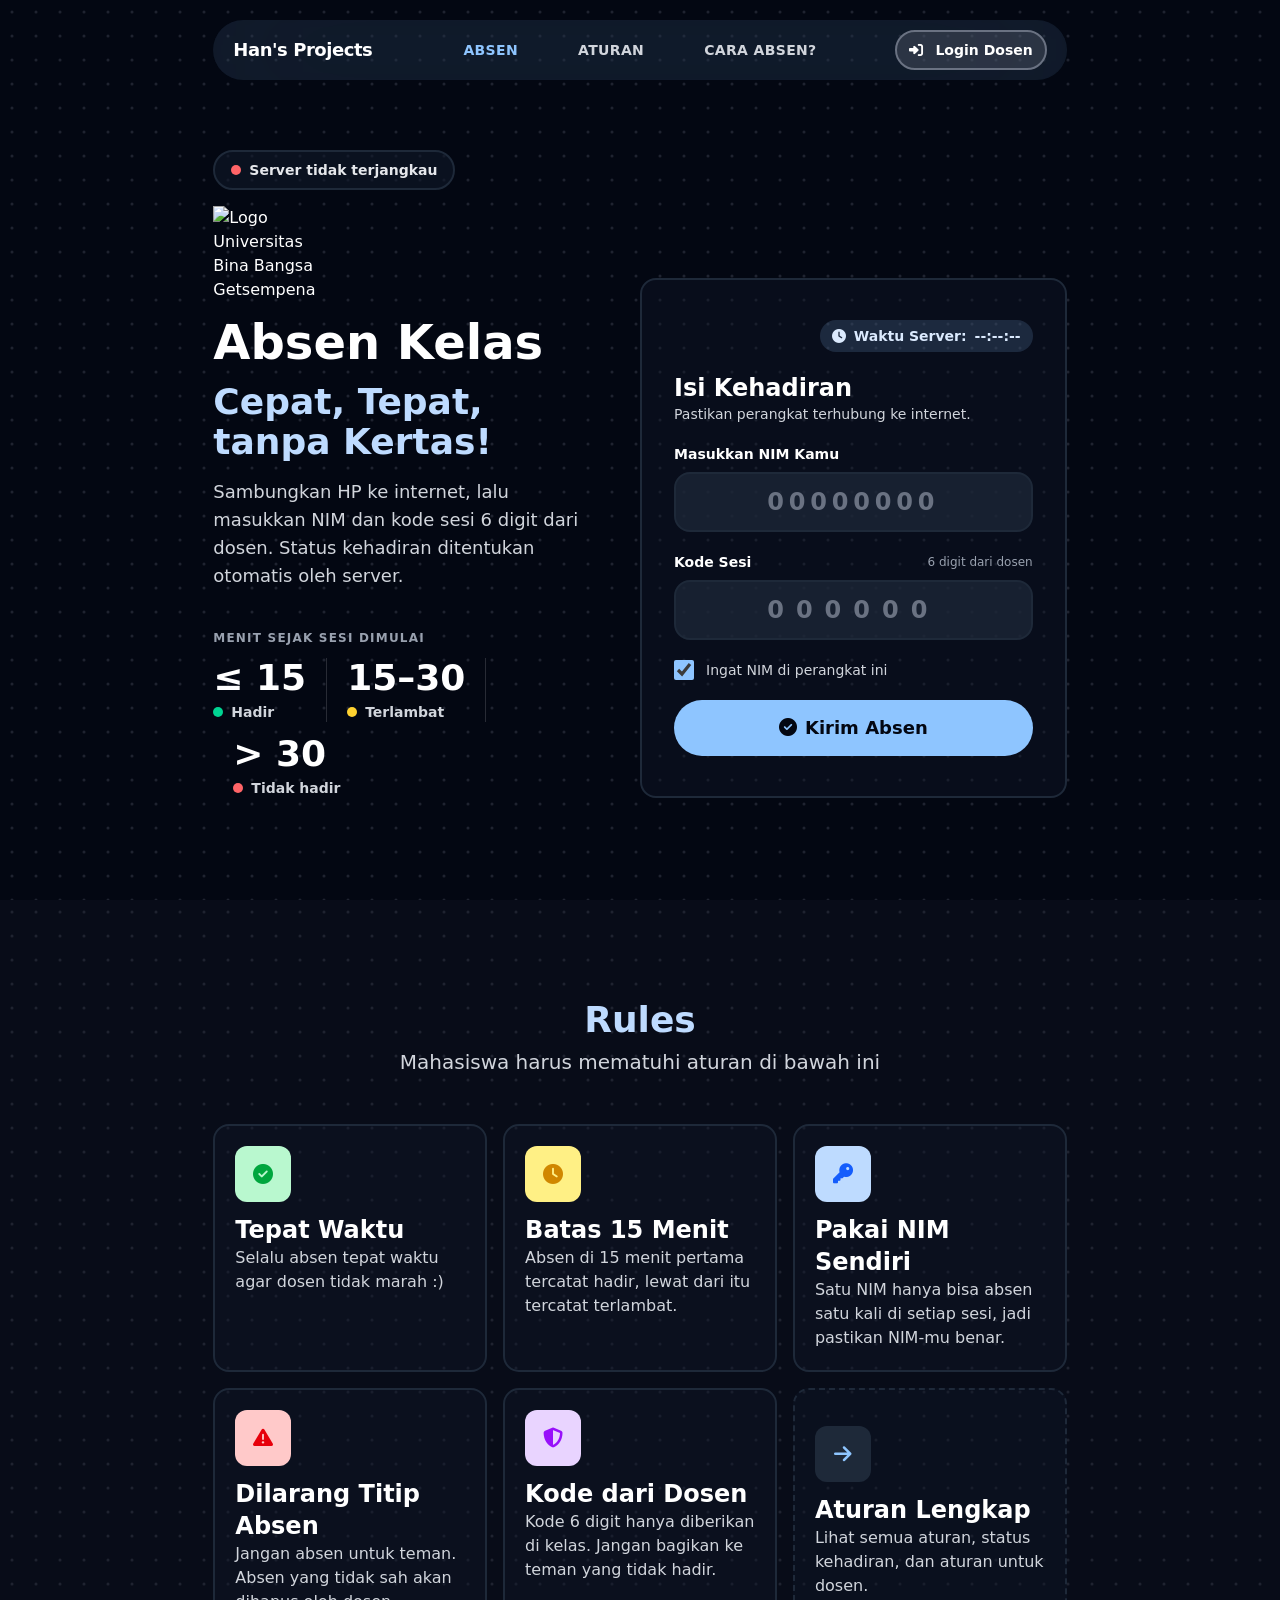
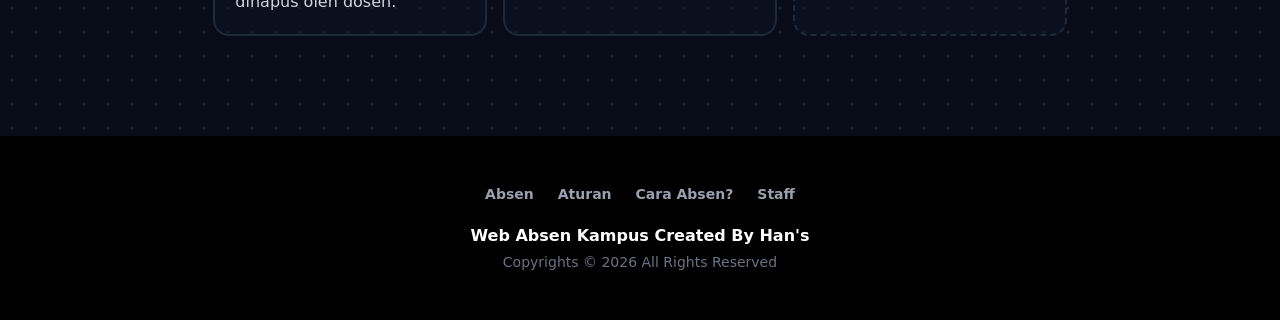
==== commit 2208cbcc: "main: ga munkin dong placeholder pake punya saya hehe" ====
--- a/index.html
+++ b/index.html
@@ -84,7 +84,7 @@
               </div>
               <div class="field">
                 <label class="field-label" for="student_nim">Masukkan NIM Kamu</label>
-                <input class="input input-big tracking-[0.2em]" id="student_nim" name="student_nim" type="text" inputmode="numeric" autocomplete="off" placeholder="23210134" maxlength="20" aria-describedby="student_nim_error" required>
+                <input class="input input-big tracking-[0.2em]" id="student_nim" name="student_nim" type="text" inputmode="numeric" autocomplete="off" placeholder="00000000" maxlength="20" aria-describedby="student_nim_error" required>
                 <small class="field-error" id="student_nim_error"></small>
               </div>
               <div class="field">
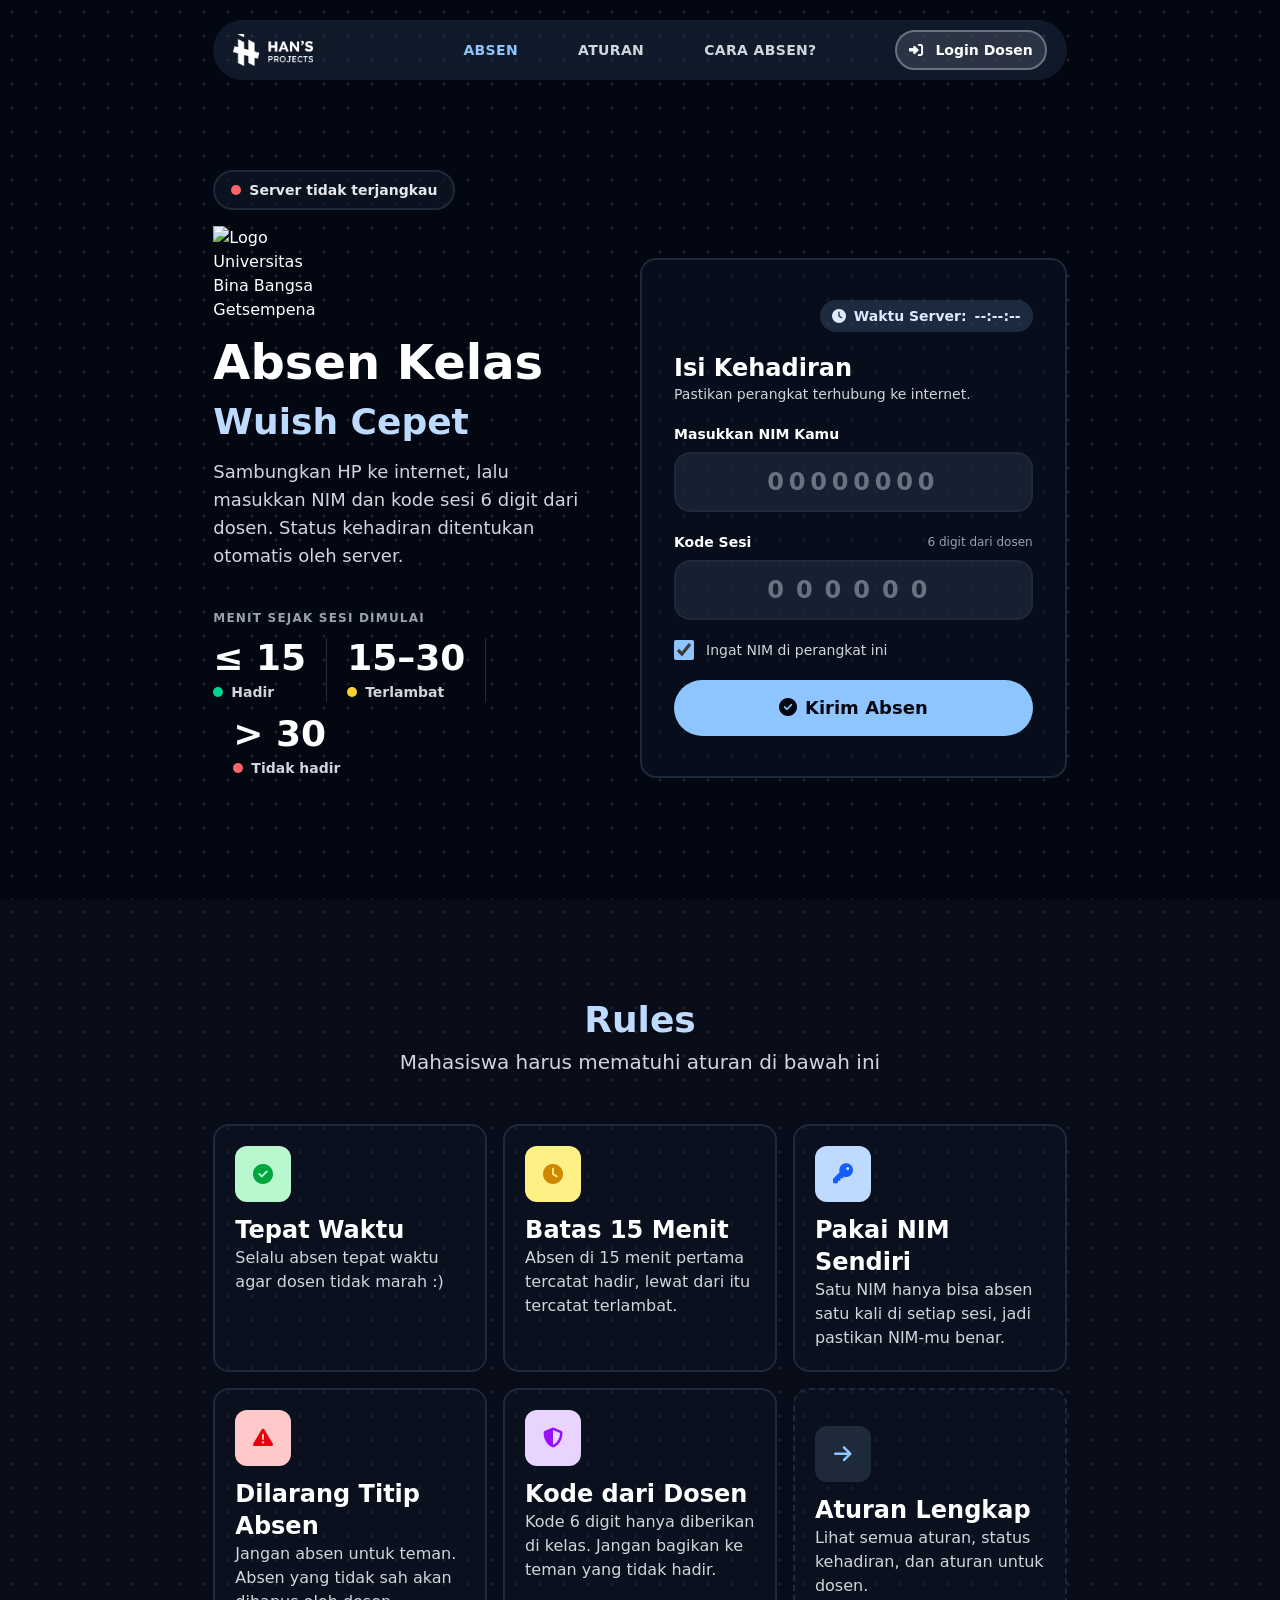
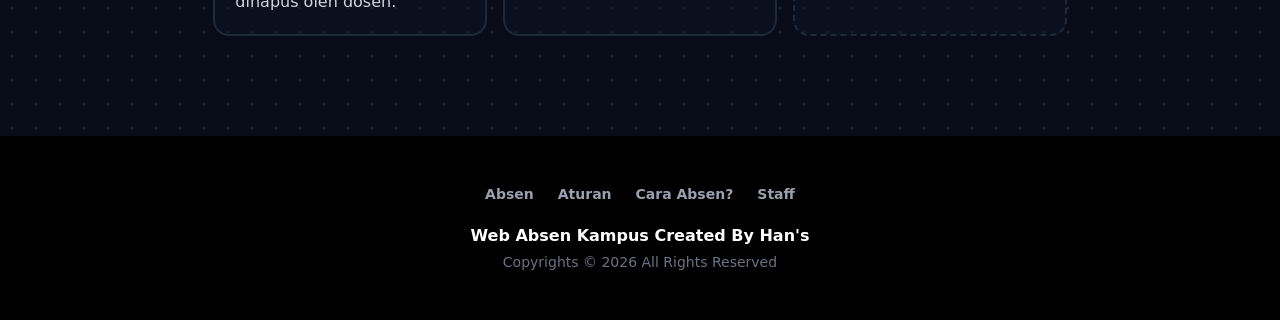
==== commit 377f3ec8: "main: Wuishhhhhh Cepet" ====
--- a/index.html
+++ b/index.html
@@ -48,7 +48,7 @@
             </span>
             <img src="assets/img/ubbg-logo-white.png" alt="Logo Universitas Bina Bangsa Getsempena" class="w-20 select-none md:w-30" draggable="false">
             <h1 class="font-display text-4xl font-extrabold md:text-5xl">Absen Kelas</h1>
-            <p class="font-display text-2xl font-bold text-balance text-blue-200 md:text-4xl">Cepat, Tepat, tanpa Kertas!</p>
+            <p class="font-display text-2xl font-bold text-balance text-blue-200 md:text-4xl">Wuish Cepet</p>
             <p class="hidden text-lg text-gray-300 md:block">Sambungkan HP ke internet, lalu masukkan NIM dan kode sesi 6 digit dari dosen. Status kehadiran ditentukan otomatis oleh server.</p>
             <div class="hidden w-full flex-col gap-3 pt-6 md:flex">
               <p class="text-xs font-bold tracking-widest text-gray-400 uppercase">Menit sejak sesi dimulai</p>
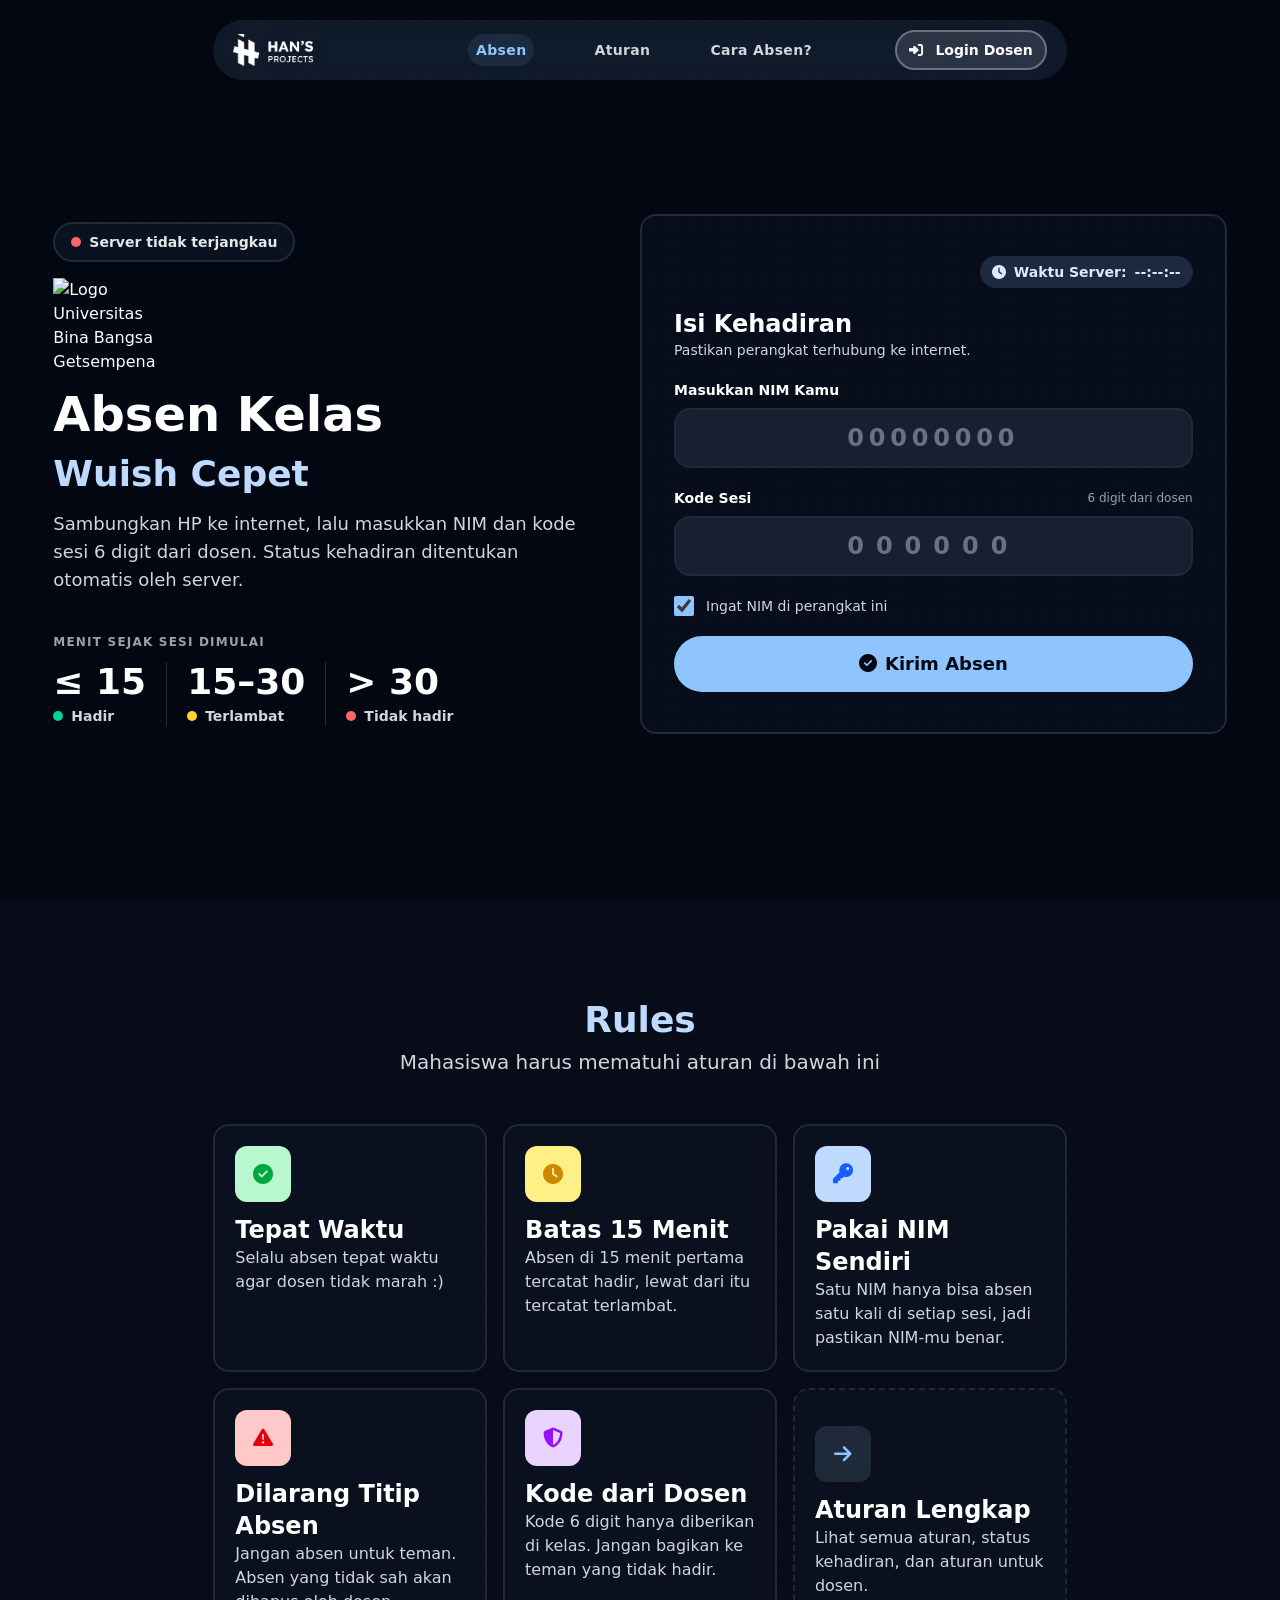
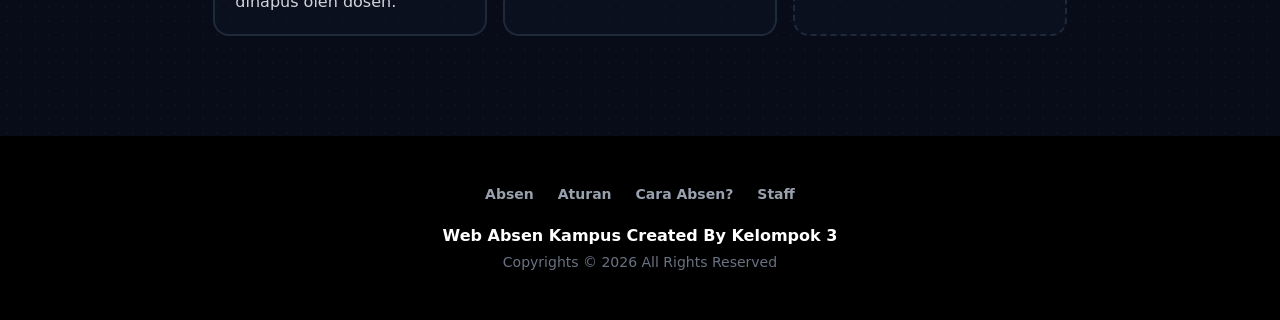
==== commit 88194299: "UI/UX: Minor Improvements 1. Menggunakan "d-dvh" agar sesuai dengan ukuran setiap device 2. Logo Kam" ====
--- a/index.html
+++ b/index.html
@@ -39,16 +39,16 @@
 
   <main>
     <section id="attendance" class="flex items-center bg-dots pt-28 pb-16 md:min-h-dvh md:pt-32 md:pb-20">
-      <div class="page-width">
+      <div class="h-dvh flex items-start justify-center md:h-auto mx-auto w-11/12 max-w-6xl lg:w-4/6">
         <div class="grid grid-cols-1 gap-8 md:grid-cols-[1fr_50%] md:gap-10">
           <div class="flex flex-col items-center justify-center gap-4 text-center md:items-start md:text-left">
             <span class="status-pill" id="session_status" data-state="loading">
               <span class="status-dot"></span>
               <span id="session_status_text">Memeriksa sesi…</span>
             </span>
-            <img src="assets/img/ubbg-logo-white.png" alt="Logo Universitas Bina Bangsa Getsempena" class="w-20 select-none md:w-30" draggable="false">
-            <h1 class="font-display text-4xl font-extrabold md:text-5xl">Absen Kelas</h1>
-            <p class="font-display text-2xl font-bold text-balance text-blue-200 md:text-4xl">Wuish Cepet</p>
+            <img src="assets/img/ubbg-logo-white.png" alt="Logo Universitas Bina Bangsa Getsempena" class="hidden md:block w-20 select-none md:w-30" draggable="false">
+            <h1 class="hidden md:block font-display text-4xl font-extrabold md:text-5xl">Absen Kelas</h1>
+            <p class="hidden md:block font-display text-2xl font-bold text-balance text-blue-200 md:text-4xl">Wuish Cepet</p>
             <p class="hidden text-lg text-gray-300 md:block">Sambungkan HP ke internet, lalu masukkan NIM dan kode sesi 6 digit dari dosen. Status kehadiran ditentukan otomatis oleh server.</p>
             <div class="hidden w-full flex-col gap-3 pt-6 md:flex">
               <p class="text-xs font-bold tracking-widest text-gray-400 uppercase">Menit sejak sesi dimulai</p>
@@ -240,7 +240,7 @@
         <a class="transition-all hover:text-blue-300" href="staff.html">Staff</a>
       </nav>
       <div class="flex flex-col gap-1">
-        <p class="font-semibold text-white">Web Absen Kampus Created By Han's</p>
+        <p class="font-semibold text-white">Web Absen Kampus Created By Kelompok 3</p>
         <p class="text-sm text-gray-500">Copyrights © 2026 All Rights Reserved</p>
       </div>
     </div>
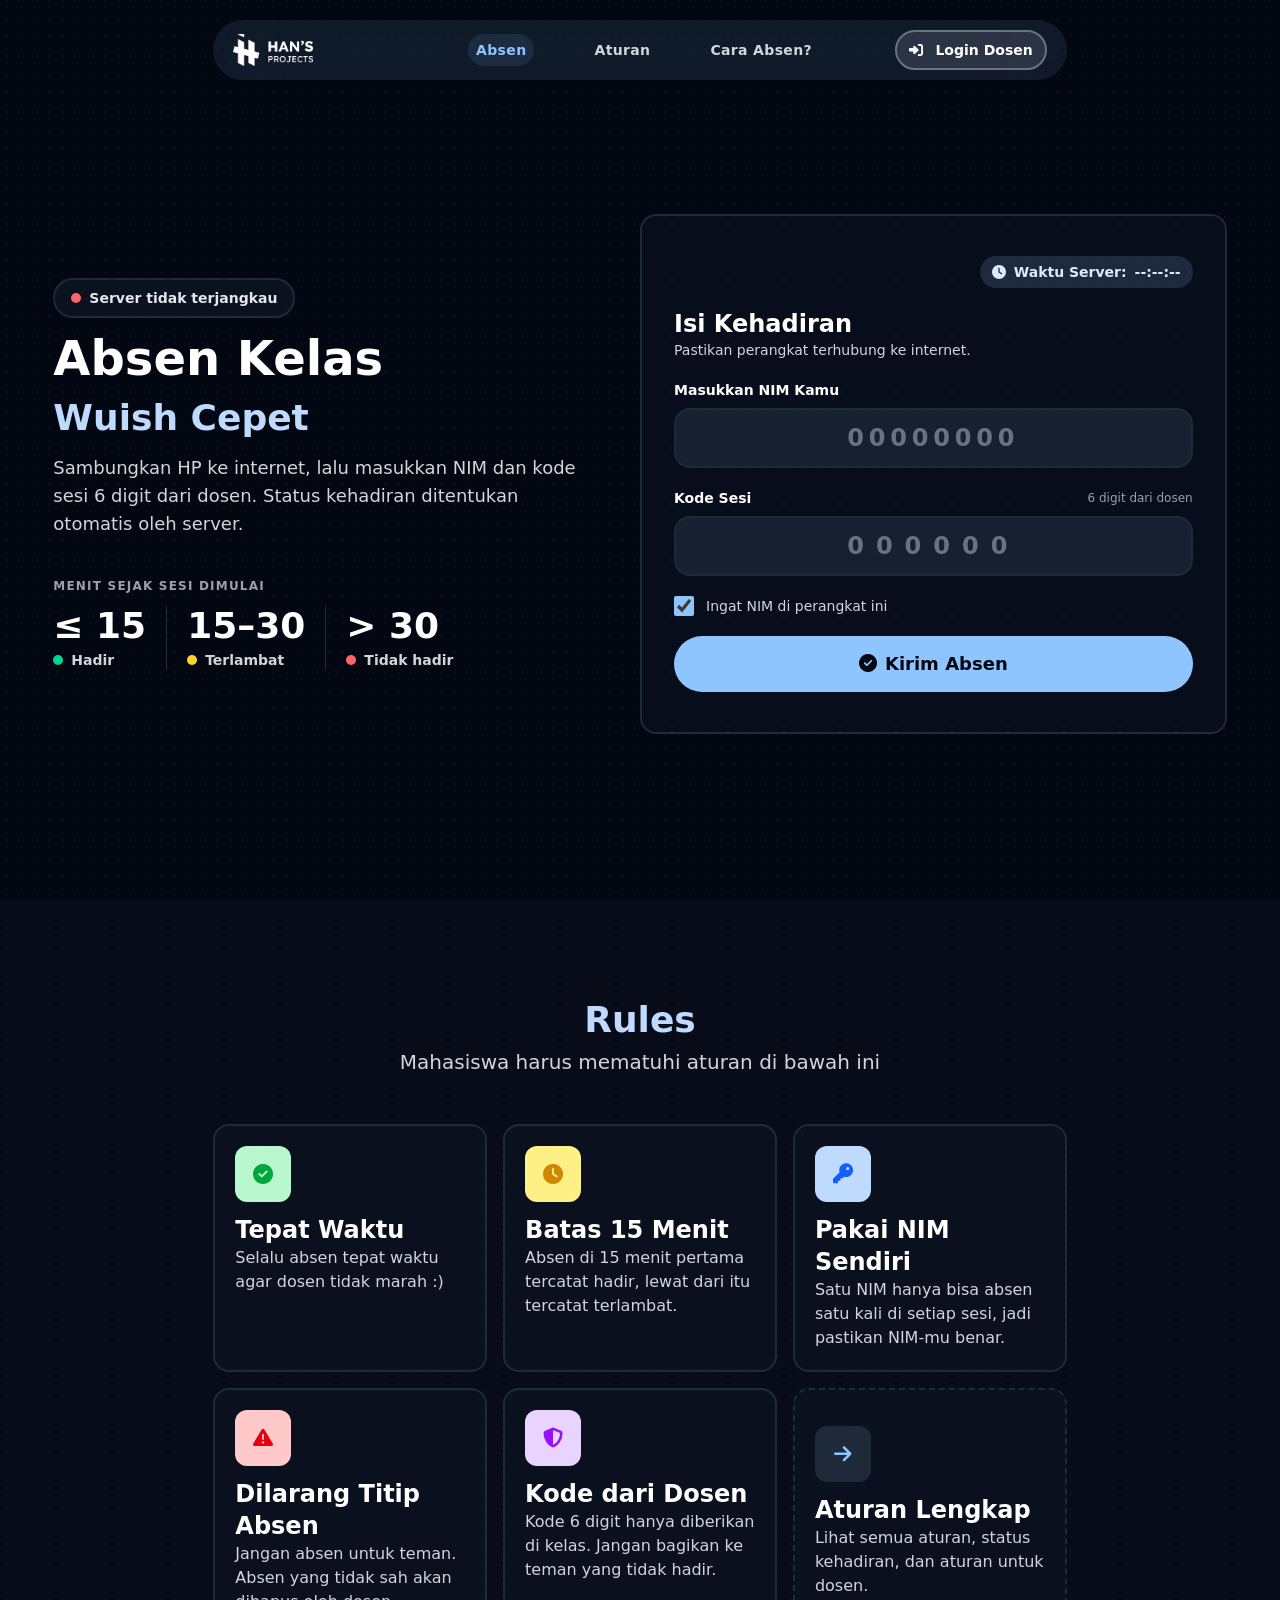
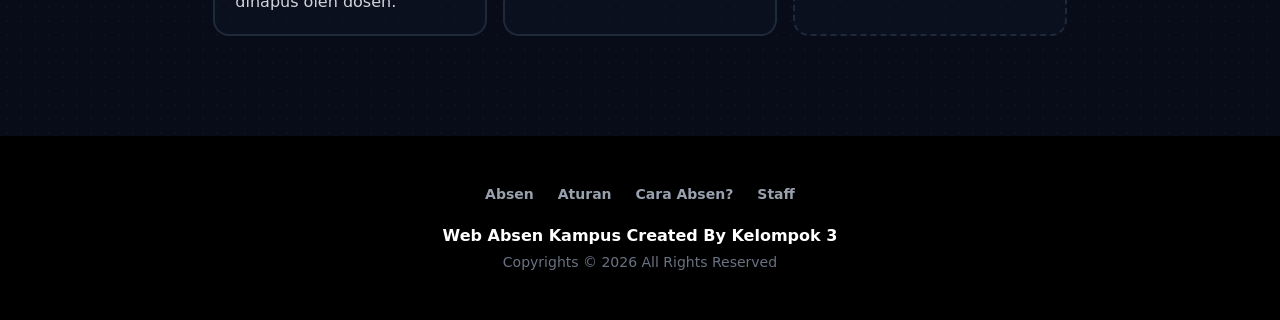
==== commit 4bfd8da6: "UI/UX: Remove "UBBG" From mobile devices" ====
--- a/index.html
+++ b/index.html
@@ -46,7 +46,6 @@
               <span class="status-dot"></span>
               <span id="session_status_text">Memeriksa sesi…</span>
             </span>
-            <img src="assets/img/ubbg-logo-white.png" alt="Logo Universitas Bina Bangsa Getsempena" class="hidden md:block w-20 select-none md:w-30" draggable="false">
             <h1 class="hidden md:block font-display text-4xl font-extrabold md:text-5xl">Absen Kelas</h1>
             <p class="hidden md:block font-display text-2xl font-bold text-balance text-blue-200 md:text-4xl">Wuish Cepet</p>
             <p class="hidden text-lg text-gray-300 md:block">Sambungkan HP ke internet, lalu masukkan NIM dan kode sesi 6 digit dari dosen. Status kehadiran ditentukan otomatis oleh server.</p>
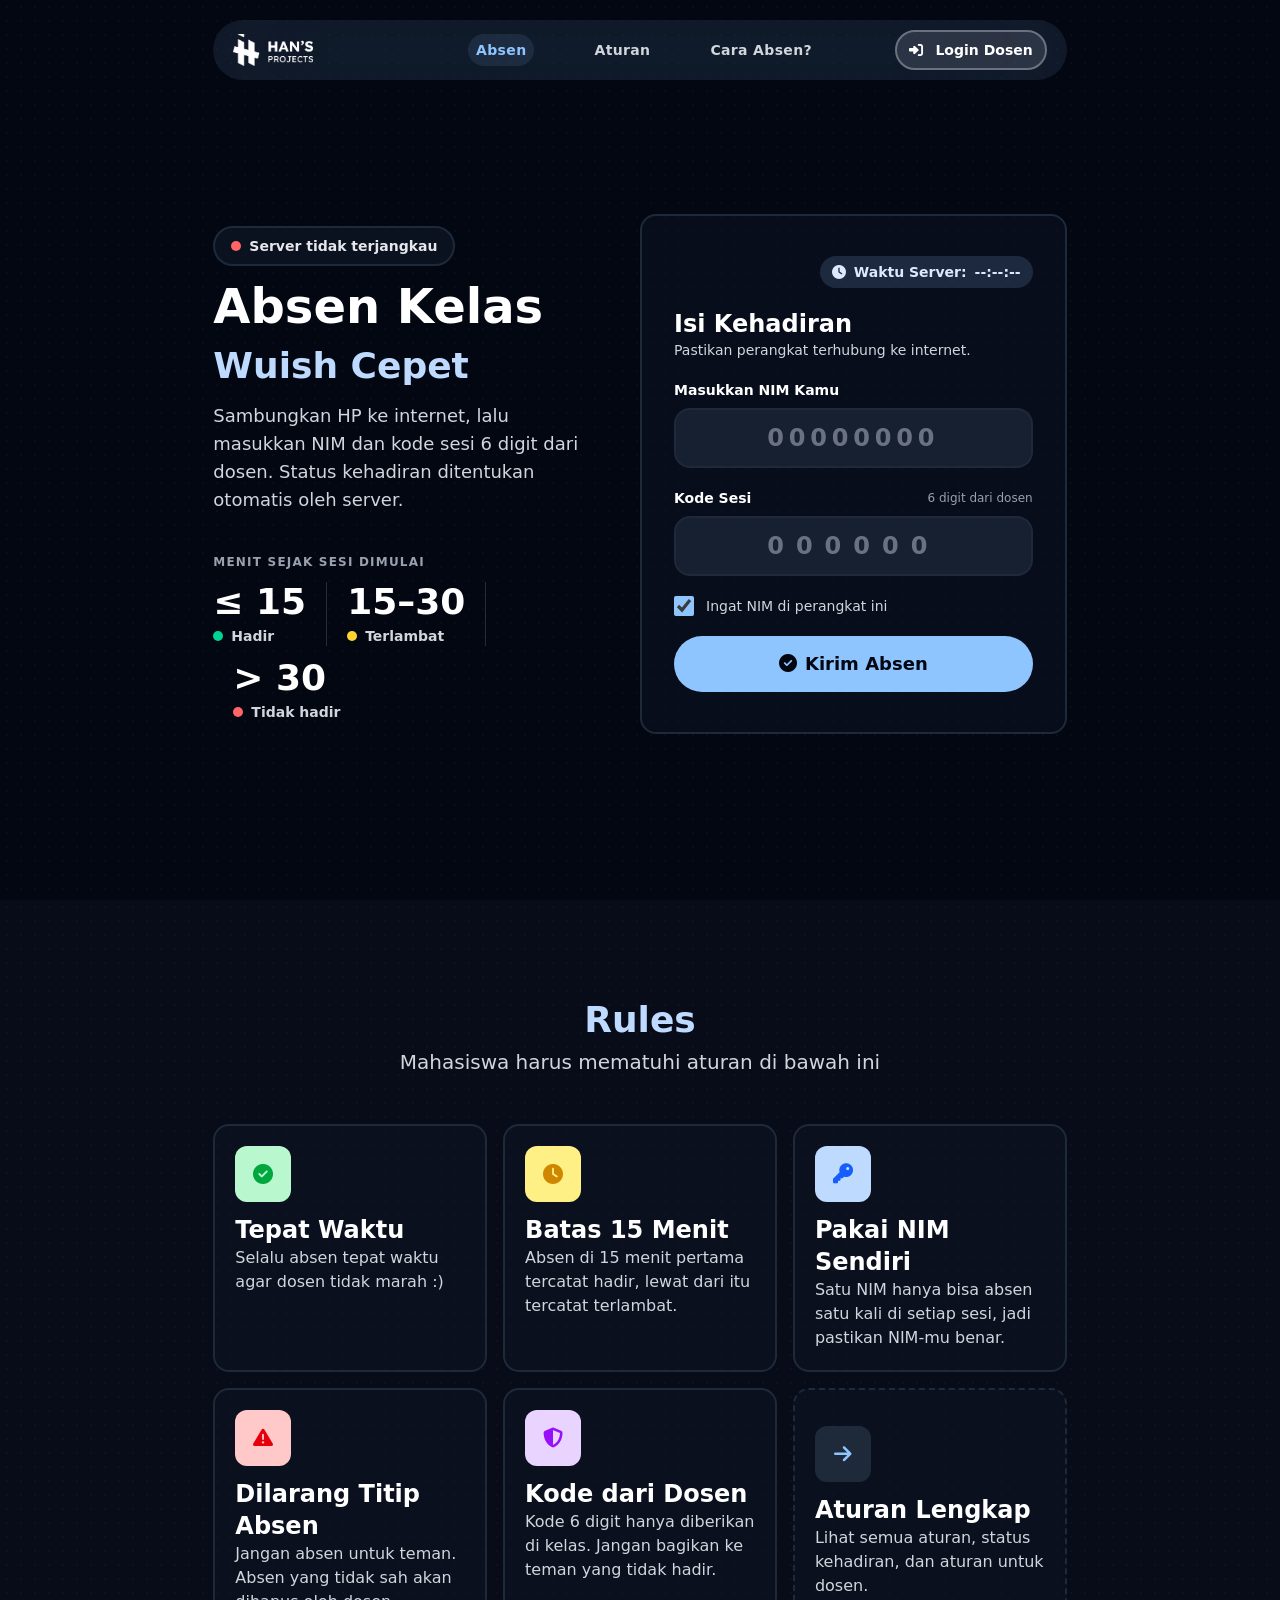
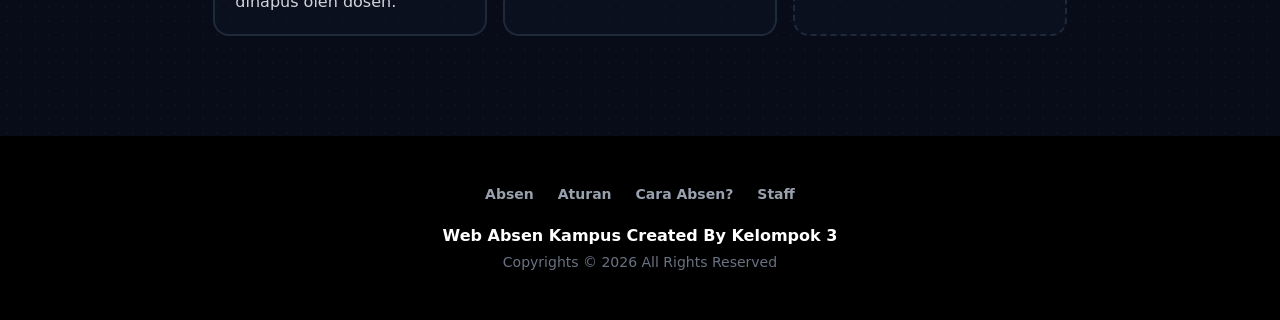
==== commit 6439a114: "UI/UX: Fix Anomali Part 2" ====
(no text change in the page or its own stylesheets)
